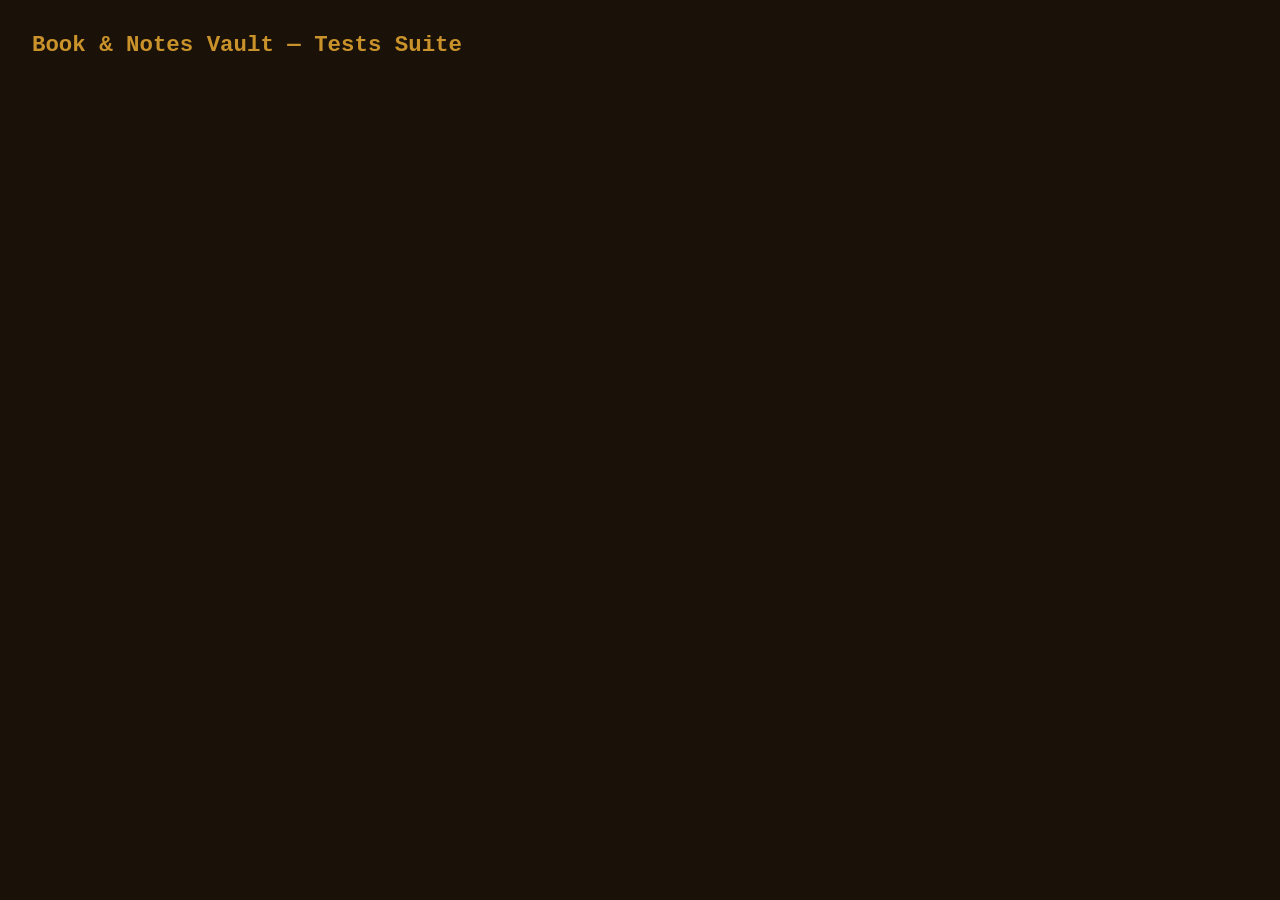
==== tests.html @ 85e32332 "Initial commit" ====
<!DOCTYPE html>
<html lang="en"> 
    <head>
  <meta charset="UTF-8"/>
  <meta name="viewport" content="width=device-width, initial-scale=1.0"/>
   <title>Book &amp; Notes Vault — Tests</title>
  <style>
    *{box-sizing:border-box;margin:0;padding:0}
    body{font-family:'Courier New',monospace;background:#1a1209;color:#e0d8c8;padding:2rem}
    h1{color:#c9922a;margin-bottom:1.5rem;font-size:1.4rem}
    h2{color:#c4622a;margin:1.5rem 0 0.4rem;font-size:.95rem;text-transform:uppercase;letter-spacing:.06em}
    .test{padding:.3rem .6rem;margin:2px 0;border-radius:3px;font-size:.82rem}
    .pass{background:rgba(42,107,60,.3);border-left:3px solid #2a6b3c;color:#7ecf97}
    .fail{background:rgba(160,25,13,.3);border-left:3px solid #a0190d;color:#f08080}
    #summary{margin-top:1.5rem;font-size:1rem;padding:.75rem;border-radius:4px}
    .all-pass{background:rgba(42,107,60,.4);color:#7ecf97}
    .has-fail{background:rgba(160,25,13,.4);color:#f08080}
    </style>
    </head>
    <body>
        <h1>Book &amp; Notes Vault — Tests Suite</h1>
        <div id="results"></div>
        <div id="summary"></div>

      <script type="module">
    import {
      validateTitle, validateAuthor, validatePages, validateDate, validateTag,
      validateISBN, warnDuplicateWords, validateAll,
      compileRegex, validateRegexPattern, validateImport
    } from './scripts/validators.js';
    
        const results = [];
    function assert(desc, cond) { results.push({ desc, pass: !!cond }); }
   
   
    assert('validateTitle: valid title passes',                    validateTitle('The Great Gatsby') === null);
    assert('validateTitle: leading space fails',                   validateTitle(' Bad') !== null);
    assert('validateTitle: trailing space fails',                  validateTitle('Bad ') !== null);
    assert('validateTitle: empty string fails',                    validateTitle('') !== null);
    assert('validateTitle: dup word "the the" fails (back-ref)',   validateTitle('The the Road') !== null);
    assert('validateTitle: dup word "the the" fails (back-ref)',   validateTitle('The the Road') !== null);
    assert('validateTitle: dup word mid-sentence fails',           validateTitle('War war and Peace') !== null);
    assert('validateTitle: no dup word passes',                    validateTitle('War and Peace') === null);
    assert('validateAuthor: valid author passes',                  validateAuthor('Frank Herbert') === null);
    assert('validateAuthor: empty fails',                          validateAuthor('') !== null);


    assert('validatePages: integer passes',                        validatePages('320') === null);
    assert('validatePages: 1 decimal passes',                      validatePages('12.5') === null);
    assert('validatePages: 2 decimals passes',                     validatePages('0.50') === null);
    assert('validatePages: zero passes',                           validatePages('0') === null);
    assert('validatePages: negative fails',                        validatePages('-5') !== null);
    assert('validatePages: leading zero "012" fails',              validatePages('012') !== null);
    assert('validatePages: 3 decimals fails',                      validatePages('1.555') !== null);
    assert('validatePages: non-numeric fails',                     validatePages('abc') !== null);
    assert('validatePages: empty fails',                           validatePages('') !== null);


    assert('validateDate: valid date passes',                      validateDate('2023-06-15') === null);
    assert('validateDate: month 13 fails',                         validateDate('2025-13-01') !== null);
    assert('validateDate: day 00 fails',                           validateDate('2025-09-00') !== null);
    assert('validateDate: wrong format fails',                     validateDate('25-09-2025') !== null);
    assert('validateDate: empty fails',                            validateDate('') !== null);
    assert('validateDate: leap day 2024-02-29 passes',             validateDate('2024-02-29') === null);


        assert('validateTag: single word passes',                      validateTag('Fiction') === null);
    assert('validateTag: hyphenated passes',                       validateTag('Sci-Fi') === null);
    assert('validateTag: two words passes',                        validateTag('Non Fiction') === null);
    assert('validateTag: starts with digit fails',                 validateTag('123Fiction') !== null);
    assert('validateTag: trailing hyphen fails',                   validateTag('Fiction-') !== null);
    assert('validateTag: special chars fail',                      validateTag('Sci@Fi') !== null);
    assert('validateTag: special chars fail',                      validateTag('Sci@Fi') !== null);


    assert('validateISBN: empty passes (optional)',                validateISBN('') === null);
    assert('validateISBN: valid ISBN-13 with hyphens',             validateISBN('978-0-7564-0407-9') === null);
    assert('validateISBN: valid ISBN-10 digits only',              validateISBN('0141018097') === null);
    assert('validateISBN: garbage fails',                          validateISBN('notanisbn') !== null);
    assert('validateISBN: too short fails',                        validateISBN('978-0-75') !== null);
    assert('validateISBN: valid ISBN-13 plain digits',             validateISBN('9780756404079') === null);


        assert('warnDuplicateWords: dup word in notes warns',          warnDuplicateWords('I saw the the cat') !== null);
    assert('warnDuplicateWords: clean text returns null',          warnDuplicateWords('Clean notes here') === null);
    assert('warnDuplicateWords: empty returns null',               warnDuplicateWords('') === null);


        const valid = validateAll({ title:'Dune', author:'Herbert', pages:'688',
                                dateAdded:'2025-09-20', tag:'Sci-Fi', isbn:'', notes:'' });
    assert('validateAll: all valid fields → allValid true',        valid.allValid === true);
    const invalid = validateAll({ title:'', author:'Herbert', pages:'688',
                                  dateAdded:'2025-09-20', tag:'Sci-Fi', isbn:'', notes:'' });
    assert('validateAll: empty title → allValid false',            invalid.allValid === false);


        assert('validateRegexPattern: plain text valid',               validateRegexPattern('hello').valid);
    assert('validateRegexPattern: /valid/ is valid',               validateRegexPattern('/^hello$/').valid);
    assert('validateRegexPattern: /[bad/ is invalid',              !validateRegexPattern('/[bad/').valid);
    assert('validateRegexPattern: empty is valid',                 validateRegexPattern('').valid);


        const re1 = compileRegex('dune', false);
    assert('compileRegex: plain text compiles',                    re1 !== null);
    assert('compileRegex: case-insensitive matches "Dune"',        re1?.test('Dune'));
    const re2 = compileRegex('/^The/', false);
    assert('compileRegex: /^The/ notation compiles',               re2 !== null);
    assert('compileRegex: /^The/ matches "The Name"',              re2?.test('The Name'));
    assert('compileRegex: /^The/ does not match "A The"',          !re2?.test('A The'));
    const re3 = compileRegex('/[unclosed/', false);
    assert('compileRegex: invalid pattern returns null',           re3 === null);
    const reNull = compileRegex('');
    assert('compileRegex: empty returns null',                     reNull === null);


        const now = new Date().toISOString();
    const good = [{ id:'book_1', title:'T', author:'A', pages:100, tag:'X',
                    dateAdded:'2025-01-01', createdAt:now, updatedAt:now }];
    const bad  = [{ id:'book_1', title:'T' }];

        assert('validateImport: valid array passes',                   validateImport(good).valid);
    assert('validateImport: missing fields fails',                 !validateImport(bad).valid);
    assert('validateImport: non-array fails',                      !validateImport({}).valid);
    assert('validateImport: pages as string fails',                !validateImport([{...good[0], pages:'320'}]).valid);


        const container = document.getElementById('results');
    let pass = 0, fail = 0;


        const suites = [
      ['Title / Author (Rule 1 + back-reference)',   0,  10],
        ['Pages (Rule 2)',                            10,  20],
              ['Date (Rule 3)',                              19,  25],
      ['Tag (Rule 4)',                               25,  32],
      ['ISBN (Rule 5 — lookahead)',                  32,  38],
      ['warnDuplicateWords',                         38,  41],
        ['validateAll',                                41,  43],
              ['validateRegexPattern',                       43,  47],
        ['compileRegex',                               47,  52],
        ['validateImport',                             52,  56],
    ];

        suites.forEach(([name, from, to]) => {
      const h2 = document.createElement('h2');
      h2.textContent = name;
      container.appendChild(h2);
      results.slice(from, to).forEach(t => {
        const div = document.createElement('div');
        div.className = 'test ' + (t.pass ? 'pass' : 'fail');
        div.textContent = (t.pass ? '✔: ' : '✘: ') + t.desc;
        container.appendChild(div);
        t.pass ? pass++ : fail++;
      }); 
    });
    
        const summary = document.getElementById('summary');
    summary.textContent = `${pass + fail} tests — ${pass} passed, ${fail} failed`;
    summary.className   = fail === 0 ? 'all-pass' : 'has-fail';
</script>
</body>
        </html>
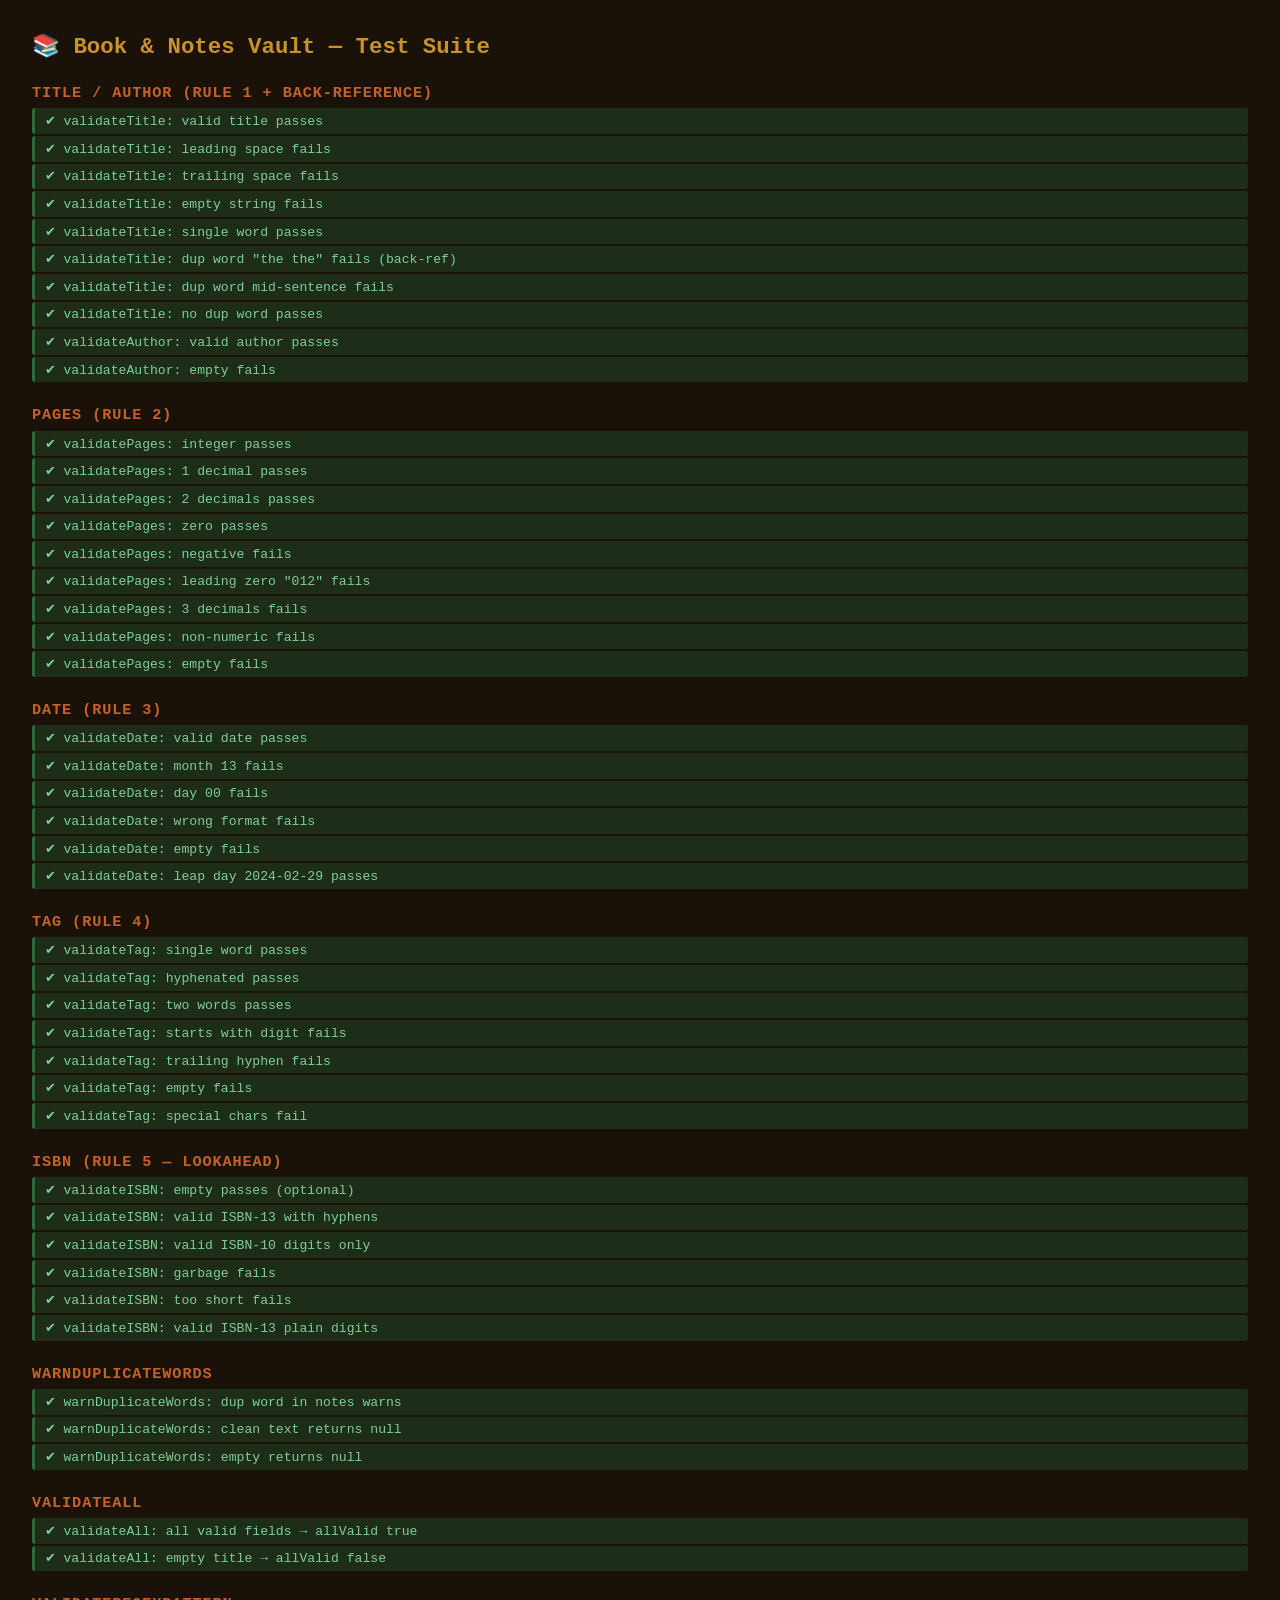
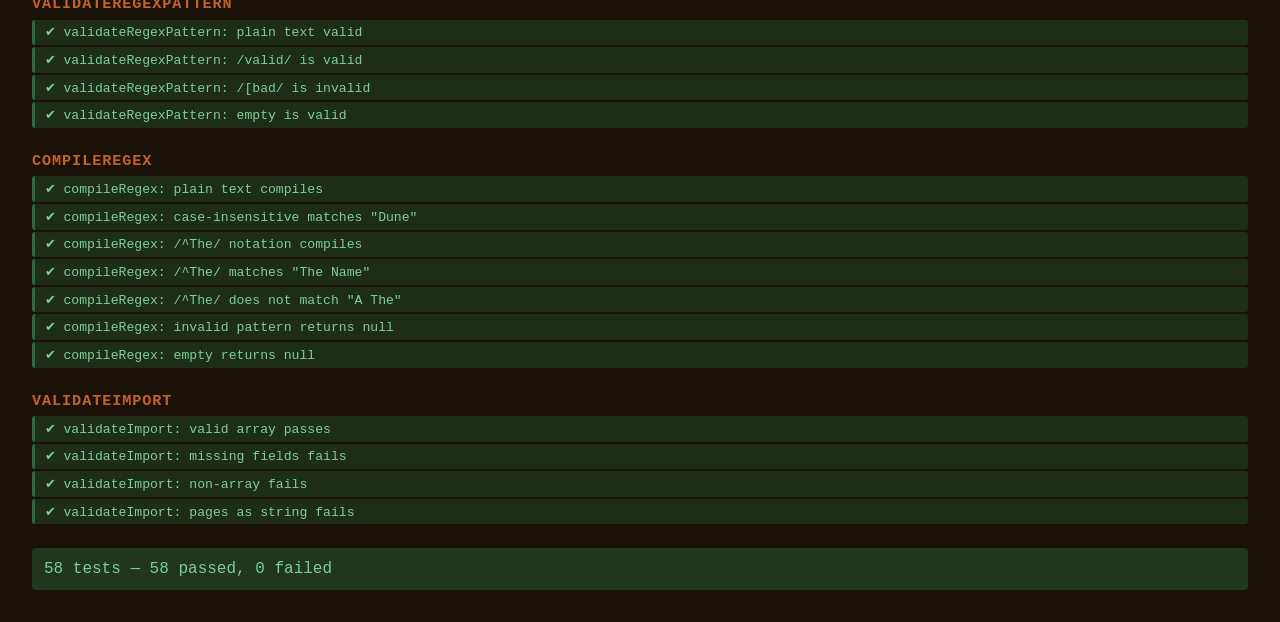
==== commit 6950f2bd: "Update tests.html" ====
--- a/tests.html
+++ b/tests.html
@@ -1,9 +1,9 @@
 <!DOCTYPE html>
-<html lang="en"> 
-    <head>
+<html lang="en">
+<head>
   <meta charset="UTF-8"/>
   <meta name="viewport" content="width=device-width, initial-scale=1.0"/>
-   <title>Book &amp; Notes Vault — Tests</title>
+  <title>Book &amp; Notes Vault — Tests</title>
   <style>
     *{box-sizing:border-box;margin:0;padding:0}
     body{font-family:'Courier New',monospace;background:#1a1209;color:#e0d8c8;padding:2rem}
@@ -15,36 +15,36 @@
     #summary{margin-top:1.5rem;font-size:1rem;padding:.75rem;border-radius:4px}
     .all-pass{background:rgba(42,107,60,.4);color:#7ecf97}
     .has-fail{background:rgba(160,25,13,.4);color:#f08080}
-    </style>
-    </head>
-    <body>
-        <h1>Book &amp; Notes Vault — Tests Suite</h1>
-        <div id="results"></div>
-        <div id="summary"></div>
+  </style>
+</head>
+<body>
+  <h1>📚 Book &amp; Notes Vault — Test Suite</h1>
+  <div id="results"></div>
+  <div id="summary"></div>
 
-      <script type="module">
+  <script type="module">
     import {
       validateTitle, validateAuthor, validatePages, validateDate, validateTag,
       validateISBN, warnDuplicateWords, validateAll,
       compileRegex, validateRegexPattern, validateImport
     } from './scripts/validators.js';
-    
-        const results = [];
+
+    const results = [];
     function assert(desc, cond) { results.push({ desc, pass: !!cond }); }
-   
-   
+
+    /* ── Title / Author (Rule 1 + back-reference) — indices 0–9 ── */
     assert('validateTitle: valid title passes',                    validateTitle('The Great Gatsby') === null);
     assert('validateTitle: leading space fails',                   validateTitle(' Bad') !== null);
     assert('validateTitle: trailing space fails',                  validateTitle('Bad ') !== null);
     assert('validateTitle: empty string fails',                    validateTitle('') !== null);
-    assert('validateTitle: dup word "the the" fails (back-ref)',   validateTitle('The the Road') !== null);
+    assert('validateTitle: single word passes',                    validateTitle('Dune') === null);
     assert('validateTitle: dup word "the the" fails (back-ref)',   validateTitle('The the Road') !== null);
     assert('validateTitle: dup word mid-sentence fails',           validateTitle('War war and Peace') !== null);
     assert('validateTitle: no dup word passes',                    validateTitle('War and Peace') === null);
     assert('validateAuthor: valid author passes',                  validateAuthor('Frank Herbert') === null);
     assert('validateAuthor: empty fails',                          validateAuthor('') !== null);
 
-
+    /* ── Pages (Rule 2) — indices 10–18 ── */
     assert('validatePages: integer passes',                        validatePages('320') === null);
     assert('validatePages: 1 decimal passes',                      validatePages('12.5') === null);
     assert('validatePages: 2 decimals passes',                     validatePages('0.50') === null);
@@ -55,24 +55,24 @@
     assert('validatePages: non-numeric fails',                     validatePages('abc') !== null);
     assert('validatePages: empty fails',                           validatePages('') !== null);
 
-
-    assert('validateDate: valid date passes',                      validateDate('2023-06-15') === null);
+    /* ── Date (Rule 3) — indices 19–24 ── */
+    assert('validateDate: valid date passes',                      validateDate('2025-09-25') === null);
     assert('validateDate: month 13 fails',                         validateDate('2025-13-01') !== null);
     assert('validateDate: day 00 fails',                           validateDate('2025-09-00') !== null);
     assert('validateDate: wrong format fails',                     validateDate('25-09-2025') !== null);
     assert('validateDate: empty fails',                            validateDate('') !== null);
     assert('validateDate: leap day 2024-02-29 passes',             validateDate('2024-02-29') === null);
 
-
-        assert('validateTag: single word passes',                      validateTag('Fiction') === null);
+    /* ── Tag (Rule 4) — indices 25–31 ── */
+    assert('validateTag: single word passes',                      validateTag('Fiction') === null);
     assert('validateTag: hyphenated passes',                       validateTag('Sci-Fi') === null);
     assert('validateTag: two words passes',                        validateTag('Non Fiction') === null);
     assert('validateTag: starts with digit fails',                 validateTag('123Fiction') !== null);
     assert('validateTag: trailing hyphen fails',                   validateTag('Fiction-') !== null);
-    assert('validateTag: special chars fail',                      validateTag('Sci@Fi') !== null);
+    assert('validateTag: empty fails',                             validateTag('') !== null);
     assert('validateTag: special chars fail',                      validateTag('Sci@Fi') !== null);
 
-
+    /* ── ISBN (Rule 5 — lookahead) — indices 32–37 ── */
     assert('validateISBN: empty passes (optional)',                validateISBN('') === null);
     assert('validateISBN: valid ISBN-13 with hyphens',             validateISBN('978-0-7564-0407-9') === null);
     assert('validateISBN: valid ISBN-10 digits only',              validateISBN('0141018097') === null);
@@ -80,27 +80,27 @@
     assert('validateISBN: too short fails',                        validateISBN('978-0-75') !== null);
     assert('validateISBN: valid ISBN-13 plain digits',             validateISBN('9780756404079') === null);
 
-
-        assert('warnDuplicateWords: dup word in notes warns',          warnDuplicateWords('I saw the the cat') !== null);
+    /* ── warnDuplicateWords — indices 38–40 ── */
+    assert('warnDuplicateWords: dup word in notes warns',          warnDuplicateWords('I saw the the cat') !== null);
     assert('warnDuplicateWords: clean text returns null',          warnDuplicateWords('Clean notes here') === null);
     assert('warnDuplicateWords: empty returns null',               warnDuplicateWords('') === null);
 
-
-        const valid = validateAll({ title:'Dune', author:'Herbert', pages:'688',
+    /* ── validateAll — indices 41–42 ── */
+    const valid = validateAll({ title:'Dune', author:'Herbert', pages:'688',
                                 dateAdded:'2025-09-20', tag:'Sci-Fi', isbn:'', notes:'' });
     assert('validateAll: all valid fields → allValid true',        valid.allValid === true);
     const invalid = validateAll({ title:'', author:'Herbert', pages:'688',
                                   dateAdded:'2025-09-20', tag:'Sci-Fi', isbn:'', notes:'' });
     assert('validateAll: empty title → allValid false',            invalid.allValid === false);
 
-
-        assert('validateRegexPattern: plain text valid',               validateRegexPattern('hello').valid);
+    /* ── validateRegexPattern — indices 43–46 ── */
+    assert('validateRegexPattern: plain text valid',               validateRegexPattern('hello').valid);
     assert('validateRegexPattern: /valid/ is valid',               validateRegexPattern('/^hello$/').valid);
     assert('validateRegexPattern: /[bad/ is invalid',              !validateRegexPattern('/[bad/').valid);
     assert('validateRegexPattern: empty is valid',                 validateRegexPattern('').valid);
 
-
-        const re1 = compileRegex('dune', false);
+    /* ── compileRegex — indices 47–54 ── */
+    const re1 = compileRegex('dune', false);
     assert('compileRegex: plain text compiles',                    re1 !== null);
     assert('compileRegex: case-insensitive matches "Dune"',        re1?.test('Dune'));
     const re2 = compileRegex('/^The/', false);
@@ -112,51 +112,51 @@
     const reNull = compileRegex('');
     assert('compileRegex: empty returns null',                     reNull === null);
 
-
-        const now = new Date().toISOString();
+    /* ── validateImport — indices 55–58 ── */
+    const now = new Date().toISOString();
     const good = [{ id:'book_1', title:'T', author:'A', pages:100, tag:'X',
                     dateAdded:'2025-01-01', createdAt:now, updatedAt:now }];
     const bad  = [{ id:'book_1', title:'T' }];
 
-        assert('validateImport: valid array passes',                   validateImport(good).valid);
+    assert('validateImport: valid array passes',                   validateImport(good).valid);
     assert('validateImport: missing fields fails',                 !validateImport(bad).valid);
     assert('validateImport: non-array fails',                      !validateImport({}).valid);
     assert('validateImport: pages as string fails',                !validateImport([{...good[0], pages:'320'}]).valid);
 
-
-        const container = document.getElementById('results');
+    /* ── Render results ── */
+    const container = document.getElementById('results');
     let pass = 0, fail = 0;
 
-
-        const suites = [
+    // [name, from (inclusive), to (exclusive)] — total must equal results.length = 58
+    const suites = [
       ['Title / Author (Rule 1 + back-reference)',   0,  10],
-        ['Pages (Rule 2)',                            10,  20],
-              ['Date (Rule 3)',                              19,  25],
+      ['Pages (Rule 2)',                             10,  19],
+      ['Date (Rule 3)',                              19,  25],
       ['Tag (Rule 4)',                               25,  32],
       ['ISBN (Rule 5 — lookahead)',                  32,  38],
       ['warnDuplicateWords',                         38,  41],
-        ['validateAll',                                41,  43],
-              ['validateRegexPattern',                       43,  47],
-        ['compileRegex',                               47,  52],
-        ['validateImport',                             52,  56],
+      ['validateAll',                                41,  43],
+      ['validateRegexPattern',                       43,  47],
+      ['compileRegex',                               47,  54],
+      ['validateImport',                             54,  58],
     ];
 
-        suites.forEach(([name, from, to]) => {
+    suites.forEach(([name, from, to]) => {
       const h2 = document.createElement('h2');
       h2.textContent = name;
       container.appendChild(h2);
       results.slice(from, to).forEach(t => {
         const div = document.createElement('div');
         div.className = 'test ' + (t.pass ? 'pass' : 'fail');
-        div.textContent = (t.pass ? '✔: ' : '✘: ') + t.desc;
+        div.textContent = (t.pass ? '✔ ' : '✘ ') + t.desc;
         container.appendChild(div);
         t.pass ? pass++ : fail++;
-      }); 
+      });
     });
-    
-        const summary = document.getElementById('summary');
+
+    const summary = document.getElementById('summary');
     summary.textContent = `${pass + fail} tests — ${pass} passed, ${fail} failed`;
     summary.className   = fail === 0 ? 'all-pass' : 'has-fail';
-</script>
+  </script>
 </body>
-        </html>+</html>
